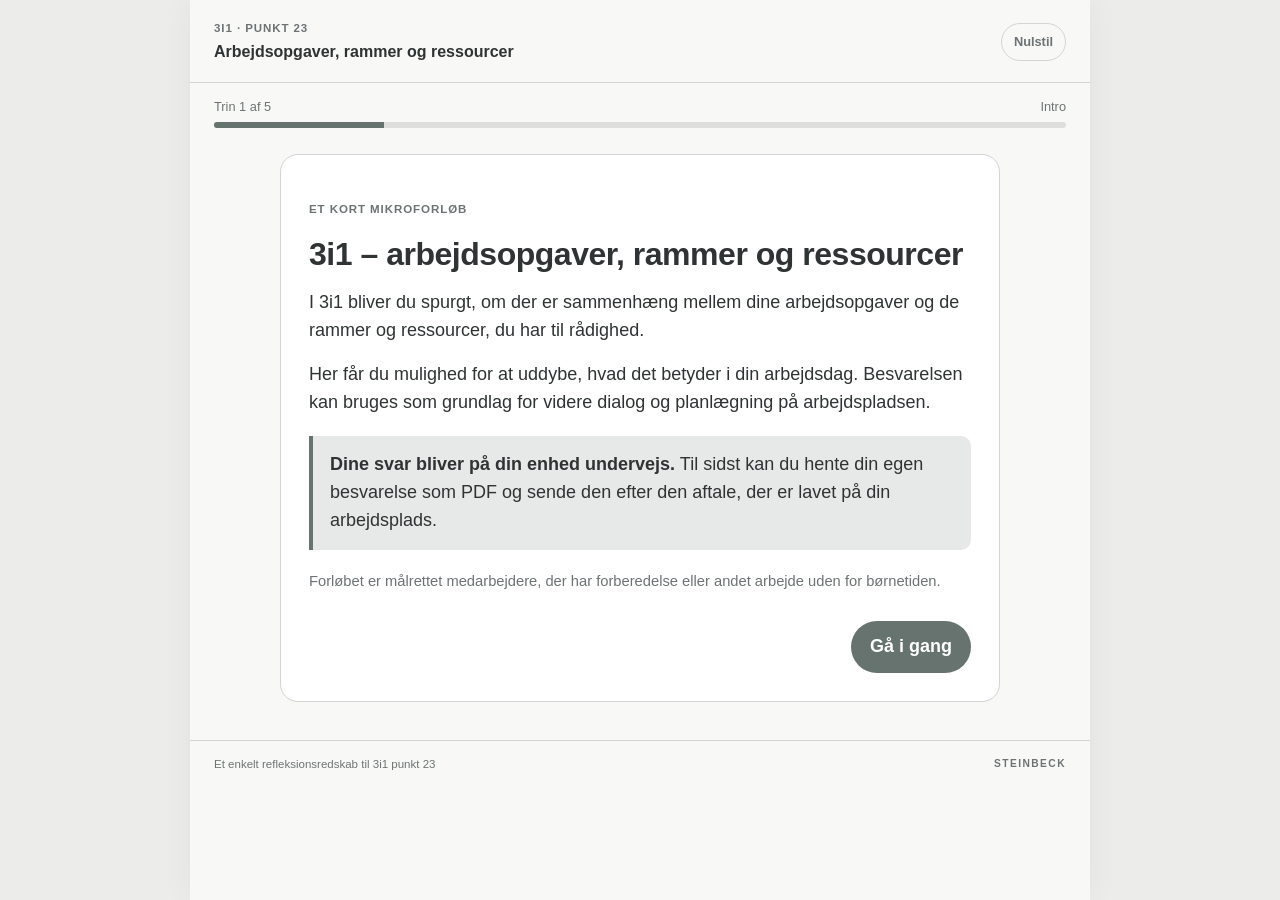
==== index.html @ 6c425fa1 "Add files via upload" ====
<!doctype html>
<html lang="da">
<head>
  <meta charset="utf-8">
  <meta name="viewport" content="width=device-width, initial-scale=1, viewport-fit=cover">
  <meta name="theme-color" content="#f2f2ef">
  <meta name="description" content="Et kort mikroforløb til refleksion over 3i1 punkt 23: arbejdsopgaver, rammer og ressourcer.">
  <title>3i1 – arbejdsopgaver, rammer og ressourcer</title>
  <link rel="stylesheet" href="styles.css">
</head>
<body>
  <div class="app-shell">
    <header class="topbar">
      <div>
        <div class="eyebrow">3i1 · punkt 23</div>
        <div class="top-title">Arbejdsopgaver, rammer og ressourcer</div>
      </div>
      <button id="resetTop" class="ghost small" type="button">Nulstil</button>
    </header>

    <div class="progress-wrap" aria-label="Fremdrift">
      <div class="progress-meta"><span id="stepLabel">Trin 1 af 5</span><span id="stepName">Intro</span></div>
      <div class="progress"><div id="progressBar"></div></div>
    </div>

    <main>
      <section class="step active" data-step="1">
        <div class="card intro-card">
          <p class="kicker">Et kort mikroforløb</p>
          <h1>3i1 – arbejdsopgaver, rammer og ressourcer</h1>
          <p>I 3i1 bliver du spurgt, om der er sammenhæng mellem dine arbejdsopgaver og de rammer og ressourcer, du har til rådighed.</p>
          <p>Her får du mulighed for at uddybe, hvad det betyder i din arbejdsdag. Besvarelsen kan bruges som grundlag for videre dialog og planlægning på arbejdspladsen.</p>
          <div class="note">
            <strong>Dine svar bliver på din enhed undervejs.</strong> Til sidst kan du hente din egen besvarelse som PDF og sende den efter den aftale, der er lavet på din arbejdsplads.
          </div>
          <p class="muted">Forløbet er målrettet medarbejdere, der har forberedelse eller andet arbejde uden for børnetiden.</p>
          <div class="actions end"><button class="primary next" type="button">Gå i gang</button></div>
        </div>
      </section>

      <section class="step" data-step="2">
        <div class="card">
          <p class="kicker">Mine arbejdsopgaver</p>
          <h2>Kan opgaverne rummes i arbejdsdagen?</h2>

          <fieldset class="field">
            <legend>1. Når du ser på dit arbejde samlet, oplever du, at dine arbejdsopgaver kan løses inden for den tid, de rammer og de ressourcer, du har til rådighed?</legend>
            <div class="options compact">
              <label><input type="radio" name="canSolve" value="Ja, i høj grad"> <span>Ja, i høj grad</span></label>
              <label><input type="radio" name="canSolve" value="For det meste"> <span>For det meste</span></label>
              <label><input type="radio" name="canSolve" value="Kun i nogen grad"> <span>Kun i nogen grad</span></label>
              <label><input type="radio" name="canSolve" value="I begrænset grad"> <span>I begrænset grad</span></label>
            </div>
          </fieldset>

          <div id="workFollowup" class="conditional hidden">
            <div class="field">
              <label for="difficultTasks">2. Hvilke arbejdsopgaver oplever du især som vanskelige at nå?</label>
              <textarea id="difficultTasks" rows="4" placeholder="Skriv kort og konkret"></textarea>
            </div>
            <div class="field">
              <label for="signs">3. Hvad lægger du mærke til i din arbejdsdag, som fortæller dig, at de er vanskelige at nå?</label>
              <textarea id="signs" rows="4" placeholder="Fx hvad der bliver udsat, flyttet eller kræver ekstra tid"></textarea>
            </div>
          </div>

          <div id="workSuccess" class="conditional hidden">
            <div class="field">
              <label for="whatWorks">2. Hvad er med til at få dine arbejdsopgaver, rammer og ressourcer til at hænge sammen?</label>
              <textarea id="whatWorks" rows="4" placeholder="Skriv kort og konkret"></textarea>
            </div>
          </div>

          <div class="actions"><button class="secondary prev" type="button">Tilbage</button><button class="primary next" type="button">Videre</button></div>
          <p class="error" id="error2"></p>
        </div>
      </section>

      <section class="step" data-step="3">
        <div class="card">
          <p class="kicker">Rammer og ressourcer</p>
          <h2>Hvad betyder ordene i din arbejdsdag?</h2>

          <div class="field">
            <label for="framesMeaning">4. Når du tænker på de rammer, du har til rådighed for at løse dit arbejde – hvad betyder “rammer” for dig?</label>
            <textarea id="framesMeaning" rows="3" placeholder="Skriv med dine egne ord"></textarea>
          </div>
          <div class="field">
            <label for="framesHelp">5. Hvad ved de rammer hjælper dig med at løse dine arbejdsopgaver?</label>
            <textarea id="framesHelp" rows="3"></textarea>
          </div>
          <div class="field">
            <label for="framesHard">6. Er der noget ved rammerne, som gør det vanskeligere at løse dine arbejdsopgaver?</label>
            <textarea id="framesHard" rows="3" placeholder="Hvis nej, kan du skrive: nej"></textarea>
          </div>
          <hr>
          <div class="field">
            <label for="resourcesMeaning">7. Når du tænker på de ressourcer, du har til rådighed for at løse dit arbejde – hvad betyder “ressourcer” for dig?</label>
            <textarea id="resourcesMeaning" rows="3" placeholder="Skriv med dine egne ord"></textarea>
          </div>
          <div class="field">
            <label for="resourcesHelp">8. Hvilke af de ressourcer, du har til rådighed, er særligt hjælpsomme i dit arbejde?</label>
            <textarea id="resourcesHelp" rows="3"></textarea>
          </div>
          <div class="field">
            <label for="resourcesNeed">9. Er der ressourcer, du oplever, at du mangler eller har brug for på en anden måde?</label>
            <textarea id="resourcesNeed" rows="3" placeholder="Hvis nej, kan du skrive: nej"></textarea>
          </div>
          <div class="field">
            <label for="resourcesEnable">Hvis ja: Hvad ville det gøre muligt for dig i arbejdet?</label>
            <textarea id="resourcesEnable" rows="3" placeholder="Spring over, hvis det ikke er relevant"></textarea>
          </div>

          <div class="actions"><button class="secondary prev" type="button">Tilbage</button><button class="primary next" type="button">Videre</button></div>
          <p class="error" id="error3"></p>
        </div>
      </section>

      <section class="step" data-step="4">
        <div class="card">
          <p class="kicker">Forberedelse og sammenhæng</p>
          <h2>Hvad fylder i din tid til forberedelse eller andet arbejde?</h2>
          <p>Vælg op til fem områder og prioritér dem. Sæt <strong>1</strong> ved det, der fylder mest, <strong>2</strong> ved det næste osv.</p>

          <div id="ranking" class="ranking"></div>
          <p class="hint">Du behøver ikke vælge fem. Brug hvert tal højst én gang.</p>

          <fieldset class="field">
            <legend>10. Oplever du, at den tid, du normalt har til rådighed til disse opgaver, passer til det, du skal nå?</legend>
            <div class="options compact">
              <label><input type="radio" name="prepFit" value="Ja"> <span>Ja</span></label>
              <label><input type="radio" name="prepFit" value="For det meste"> <span>For det meste</span></label>
              <label><input type="radio" name="prepFit" value="Kun delvist"> <span>Kun delvist</span></label>
              <label><input type="radio" name="prepFit" value="Nej"> <span>Nej</span></label>
            </div>
          </fieldset>

          <div id="prepFollowup" class="conditional hidden field">
            <label for="prepMismatch">11. Hvad er det især, der ikke passer sammen?</label>
            <textarea id="prepMismatch" rows="3"></textarea>
          </div>

          <div class="field">
            <label for="goodCoherence">12. Hvor oplever du, at dine arbejdsopgaver, rammer og ressourcer allerede hænger godt sammen?</label>
            <textarea id="goodCoherence" rows="3"></textarea>
          </div>
          <div class="field">
            <label for="oneChange">13. Hvis én ting kunne skabe bedre sammenhæng mellem dine arbejdsopgaver, rammer og ressourcer, hvad ville være vigtigst?</label>
            <textarea id="oneChange" rows="3"></textarea>
          </div>
          <div class="field">
            <label for="leaderTalk">14. Er der noget i dine svar, som du tænker vil være vigtigt at tale videre med din leder om?</label>
            <textarea id="leaderTalk" rows="3" placeholder="Hvis nej, kan du skrive: nej"></textarea>
          </div>

          <div class="actions"><button class="secondary prev" type="button">Tilbage</button><button class="primary next" type="button">Se min besvarelse</button></div>
          <p class="error" id="error4"></p>
        </div>
      </section>

      <section class="step" data-step="5">
        <div class="card">
          <p class="kicker">Din besvarelse</p>
          <h2>Læs igennem før du gemmer</h2>
          <p>Her kan du se det, der kommer med i din PDF. Gå tilbage og ret, hvis noget ikke siger det, du mener.</p>

          <div class="field name-field">
            <label for="employeeName">Dit navn</label>
            <input id="employeeName" type="text" autocomplete="name" placeholder="Navn til PDF'en">
          </div>

          <div id="summary" class="summary"></div>

          <div class="privacy-note">
            <strong>Når du henter PDF'en:</strong> PDF'en dannes direkte i din browser. Der sendes ikke svar fra denne side til en database eller en AI-tjeneste.
          </div>

          <div class="actions wrap">
            <button class="secondary prev" type="button">Ret mine svar</button>
            <button id="downloadPdf" class="primary" type="button">Hent min PDF</button>
            <button id="clearAfter" class="ghost" type="button">Slet mine lokale svar</button>
          </div>
          <p class="error" id="error5"></p>
          <p id="downloadStatus" class="success"></p>
        </div>
      </section>
    </main>

    <footer>
      <span>Et enkelt refleksionsredskab til 3i1 punkt 23</span>
      <span class="brand-mini">Steinbeck</span>
    </footer>
  </div>

  <script src="app.js"></script>
</body>
</html>
---- styles.css ----
:root{
  --bg:#ececea;
  --paper:#f8f8f6;
  --panel:#ffffff;
  --ink:#2f3334;
  --muted:#6d7374;
  --line:#d2d5d3;
  --accent:#66736e;
  --accent-soft:#e6e9e7;
  --danger:#8a443b;
  --success:#466457;
}
*{box-sizing:border-box}
html{background:var(--bg)}
body{margin:0;font-family:Arial,Helvetica,sans-serif;background:var(--bg);color:var(--ink);font-size:18px;line-height:1.55}
button,input,textarea,select{font:inherit}
.app-shell{max-width:900px;min-height:100vh;margin:0 auto;background:var(--paper);box-shadow:0 0 30px rgba(0,0,0,.05)}
.topbar{display:flex;align-items:center;justify-content:space-between;gap:18px;padding:20px 24px 17px;border-bottom:1px solid var(--line);background:rgba(248,248,246,.96);position:sticky;top:0;z-index:10;backdrop-filter:blur(8px)}
.eyebrow,.kicker{text-transform:uppercase;letter-spacing:.08em;font-size:.72rem;font-weight:700;color:var(--muted)}
.top-title{font-size:1rem;font-weight:700;margin-top:2px}
.progress-wrap{padding:14px 24px 0}
.progress-meta{display:flex;justify-content:space-between;color:var(--muted);font-size:.8rem;margin-bottom:6px}
.progress{height:6px;background:#dedfdd;border-radius:99px;overflow:hidden}
.progress>div{height:100%;width:20%;background:var(--accent);transition:width .2s ease}
main{padding:26px 22px 38px}
.step{display:none}.step.active{display:block}
.card{max-width:720px;margin:0 auto;background:var(--panel);border:1px solid var(--line);border-radius:18px;padding:28px}
.intro-card{padding-top:34px}
h1,h2{line-height:1.2;margin:.4rem 0 1rem;font-weight:700;letter-spacing:-.015em}h1{font-size:2rem}h2{font-size:1.65rem}
p{margin:.7rem 0 1rem}.muted,.hint{color:var(--muted);font-size:.92rem}
.note,.privacy-note{background:var(--accent-soft);border-left:4px solid var(--accent);padding:15px 17px;border-radius:0 10px 10px 0;margin:20px 0}
.field{margin:24px 0}.field label,legend{font-weight:700;display:block;margin-bottom:9px}fieldset{border:0;padding:0;margin:0}
textarea,input[type=text]{width:100%;border:1px solid #bfc3c1;border-radius:10px;padding:13px 14px;background:#fff;color:var(--ink);outline:none}textarea{min-height:100px;resize:vertical}textarea:focus,input[type=text]:focus,select:focus{border-color:var(--accent);box-shadow:0 0 0 3px rgba(102,115,110,.12)}
.options{display:grid;gap:10px}.options label{display:flex;gap:11px;align-items:flex-start;padding:13px 14px;border:1px solid var(--line);border-radius:10px;background:#fafafa;cursor:pointer}.options input{width:20px;height:20px;margin-top:2px;accent-color:var(--accent)}
.conditional{border-top:1px solid var(--line);margin-top:22px;padding-top:4px}.hidden{display:none!important}
.actions{display:flex;justify-content:space-between;gap:12px;margin-top:28px}.actions.end{justify-content:flex-end}.actions.wrap{flex-wrap:wrap}
button{border:0;border-radius:999px;padding:12px 19px;min-height:48px;font-weight:700;cursor:pointer}.primary{background:var(--accent);color:#fff}.secondary{background:var(--accent-soft);color:var(--ink)}.ghost{background:transparent;border:1px solid var(--line);color:var(--muted)}.small{min-height:auto;padding:8px 12px;font-size:.8rem}
.error{min-height:1.2em;color:var(--danger);font-weight:700;font-size:.9rem}.success{color:var(--success);font-weight:700}
hr{border:0;border-top:1px solid var(--line);margin:30px 0}
.ranking{display:grid;gap:10px;margin:18px 0}.rank-row{display:grid;grid-template-columns:1fr 92px;gap:12px;align-items:center;padding:12px 13px;background:#fafafa;border:1px solid var(--line);border-radius:10px}.rank-row label{font-weight:600}.rank-row select{width:100%;border:1px solid #bfc3c1;border-radius:9px;padding:10px;background:#fff}
.other-wrap{margin-top:8px}.other-wrap input{width:100%}
.summary{border-top:1px solid var(--line);margin-top:20px}.summary-section{padding:18px 0;border-bottom:1px solid var(--line)}.summary-section h3{font-size:1rem;margin:0 0 8px}.summary-section p{white-space:pre-wrap;margin:.35rem 0}.summary-label{font-size:.78rem;text-transform:uppercase;letter-spacing:.06em;color:var(--muted);font-weight:700;margin-top:10px}
footer{padding:15px 24px;border-top:1px solid var(--line);display:flex;justify-content:space-between;gap:14px;color:var(--muted);font-size:.72rem}.brand-mini{text-transform:uppercase;letter-spacing:.14em;font-weight:700;font-size:.64rem}
@media(max-width:650px){body{font-size:17px}.topbar{padding:16px}.top-title{font-size:.92rem}.progress-wrap{padding:12px 16px 0}main{padding:20px 12px 30px}.card{padding:22px 17px;border-radius:14px}h1{font-size:1.65rem}h2{font-size:1.4rem}.actions button{flex:1}.rank-row{grid-template-columns:1fr 80px;padding:11px}.small{display:none}footer{padding:14px 16px}}
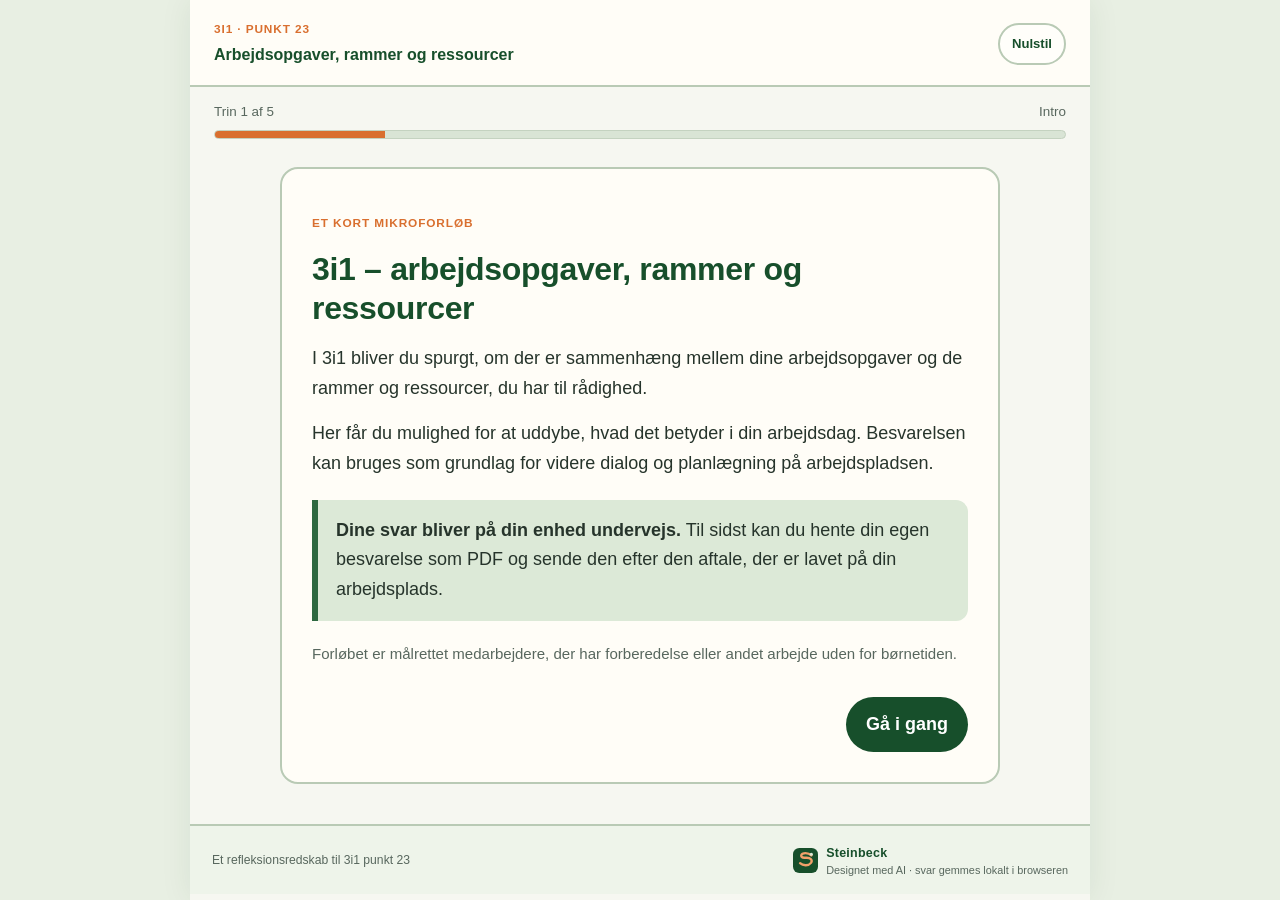
==== commit 9b8cabc4: "Add files via upload" ====
--- a/index.html
+++ b/index.html
@@ -3,7 +3,7 @@
 <head>
   <meta charset="utf-8">
   <meta name="viewport" content="width=device-width, initial-scale=1, viewport-fit=cover">
-  <meta name="theme-color" content="#f2f2ef">
+  <meta name="theme-color" content="#e9f0e5">
   <meta name="description" content="Et kort mikroforløb til refleksion over 3i1 punkt 23: arbejdsopgaver, rammer og ressourcer.">
   <title>3i1 – arbejdsopgaver, rammer og ressourcer</title>
   <link rel="stylesheet" href="styles.css">
@@ -93,7 +93,9 @@
             <label for="framesHard">6. Er der noget ved rammerne, som gør det vanskeligere at løse dine arbejdsopgaver?</label>
             <textarea id="framesHard" rows="3" placeholder="Hvis nej, kan du skrive: nej"></textarea>
           </div>
-          <hr>
+
+          <div class="section-divider" aria-hidden="true"></div>
+
           <div class="field">
             <label for="resourcesMeaning">7. Når du tænker på de ressourcer, du har til rådighed for at løse dit arbejde – hvad betyder “ressourcer” for dig?</label>
             <textarea id="resourcesMeaning" rows="3" placeholder="Skriv med dine egne ord"></textarea>
@@ -187,8 +189,11 @@
     </main>
 
     <footer>
-      <span>Et enkelt refleksionsredskab til 3i1 punkt 23</span>
-      <span class="brand-mini">Steinbeck</span>
+      <span class="footer-purpose">Et refleksionsredskab til 3i1 punkt 23</span>
+      <span class="brand-lockup" aria-label="Designet af Steinbeck. AI-genereret mobilprototype.">
+        <img src="steinbeck-mark.svg" alt="" class="brand-mark">
+        <span><strong>Steinbeck</strong><small>Designet med AI · svar gemmes lokalt i browseren</small></span>
+      </span>
     </footer>
   </div>
 
--- a/styles.css
+++ b/styles.css
@@ -1,44 +1,156 @@
 :root{
-  --bg:#ececea;
-  --paper:#f8f8f6;
-  --panel:#ffffff;
-  --ink:#2f3334;
-  --muted:#6d7374;
-  --line:#d2d5d3;
-  --accent:#66736e;
-  --accent-soft:#e6e9e7;
-  --danger:#8a443b;
-  --success:#466457;
+  --bg:#e8efe3;
+  --paper:#f6f7f1;
+  --panel:#fffdf7;
+  --ink:#183a26;
+  --text:#26342b;
+  --muted:#58675e;
+  --line:#b9cab5;
+  --green:#174f2b;
+  --green-2:#2d6840;
+  --green-soft:#dce9d7;
+  --orange:#d96f2f;
+  --orange-soft:#f7e4d5;
+  --danger:#8a351e;
+  --success:#245b36;
 }
 *{box-sizing:border-box}
 html{background:var(--bg)}
-body{margin:0;font-family:Arial,Helvetica,sans-serif;background:var(--bg);color:var(--ink);font-size:18px;line-height:1.55}
+body{
+  margin:0;
+  font-family:Arial,Helvetica,sans-serif;
+  background:var(--bg);
+  color:var(--text);
+  font-size:18px;
+  line-height:1.65;
+}
 button,input,textarea,select{font:inherit}
-.app-shell{max-width:900px;min-height:100vh;margin:0 auto;background:var(--paper);box-shadow:0 0 30px rgba(0,0,0,.05)}
-.topbar{display:flex;align-items:center;justify-content:space-between;gap:18px;padding:20px 24px 17px;border-bottom:1px solid var(--line);background:rgba(248,248,246,.96);position:sticky;top:0;z-index:10;backdrop-filter:blur(8px)}
-.eyebrow,.kicker{text-transform:uppercase;letter-spacing:.08em;font-size:.72rem;font-weight:700;color:var(--muted)}
-.top-title{font-size:1rem;font-weight:700;margin-top:2px}
+.app-shell{
+  max-width:900px;
+  min-height:100vh;
+  margin:0 auto;
+  background:var(--paper);
+  box-shadow:0 0 30px rgba(24,58,38,.08);
+}
+.topbar{
+  display:flex;
+  align-items:center;
+  justify-content:space-between;
+  gap:18px;
+  padding:20px 24px 17px;
+  border-bottom:2px solid var(--line);
+  background:rgba(255,253,247,.97);
+  position:sticky;
+  top:0;
+  z-index:10;
+}
+.eyebrow,.kicker{
+  text-transform:uppercase;
+  letter-spacing:.075em;
+  font-size:.74rem;
+  font-weight:800;
+  color:var(--orange);
+}
+.top-title{font-size:1rem;font-weight:800;margin-top:2px;color:var(--green)}
 .progress-wrap{padding:14px 24px 0}
-.progress-meta{display:flex;justify-content:space-between;color:var(--muted);font-size:.8rem;margin-bottom:6px}
-.progress{height:6px;background:#dedfdd;border-radius:99px;overflow:hidden}
-.progress>div{height:100%;width:20%;background:var(--accent);transition:width .2s ease}
-main{padding:26px 22px 38px}
+.progress-meta{display:flex;justify-content:space-between;color:var(--muted);font-size:.84rem;margin-bottom:7px}
+.progress{height:9px;background:#d9e4d5;border-radius:99px;overflow:hidden;border:1px solid #c4d2c0}
+.progress>div{height:100%;width:20%;background:var(--orange);transition:width .2s ease}
+main{padding:28px 22px 40px}
 .step{display:none}.step.active{display:block}
-.card{max-width:720px;margin:0 auto;background:var(--panel);border:1px solid var(--line);border-radius:18px;padding:28px}
+.card{
+  max-width:720px;
+  margin:0 auto;
+  background:var(--panel);
+  border:2px solid var(--line);
+  border-radius:18px;
+  padding:30px;
+}
 .intro-card{padding-top:34px}
-h1,h2{line-height:1.2;margin:.4rem 0 1rem;font-weight:700;letter-spacing:-.015em}h1{font-size:2rem}h2{font-size:1.65rem}
-p{margin:.7rem 0 1rem}.muted,.hint{color:var(--muted);font-size:.92rem}
-.note,.privacy-note{background:var(--accent-soft);border-left:4px solid var(--accent);padding:15px 17px;border-radius:0 10px 10px 0;margin:20px 0}
-.field{margin:24px 0}.field label,legend{font-weight:700;display:block;margin-bottom:9px}fieldset{border:0;padding:0;margin:0}
-textarea,input[type=text]{width:100%;border:1px solid #bfc3c1;border-radius:10px;padding:13px 14px;background:#fff;color:var(--ink);outline:none}textarea{min-height:100px;resize:vertical}textarea:focus,input[type=text]:focus,select:focus{border-color:var(--accent);box-shadow:0 0 0 3px rgba(102,115,110,.12)}
-.options{display:grid;gap:10px}.options label{display:flex;gap:11px;align-items:flex-start;padding:13px 14px;border:1px solid var(--line);border-radius:10px;background:#fafafa;cursor:pointer}.options input{width:20px;height:20px;margin-top:2px;accent-color:var(--accent)}
-.conditional{border-top:1px solid var(--line);margin-top:22px;padding-top:4px}.hidden{display:none!important}
-.actions{display:flex;justify-content:space-between;gap:12px;margin-top:28px}.actions.end{justify-content:flex-end}.actions.wrap{flex-wrap:wrap}
-button{border:0;border-radius:999px;padding:12px 19px;min-height:48px;font-weight:700;cursor:pointer}.primary{background:var(--accent);color:#fff}.secondary{background:var(--accent-soft);color:var(--ink)}.ghost{background:transparent;border:1px solid var(--line);color:var(--muted)}.small{min-height:auto;padding:8px 12px;font-size:.8rem}
-.error{min-height:1.2em;color:var(--danger);font-weight:700;font-size:.9rem}.success{color:var(--success);font-weight:700}
-hr{border:0;border-top:1px solid var(--line);margin:30px 0}
-.ranking{display:grid;gap:10px;margin:18px 0}.rank-row{display:grid;grid-template-columns:1fr 92px;gap:12px;align-items:center;padding:12px 13px;background:#fafafa;border:1px solid var(--line);border-radius:10px}.rank-row label{font-weight:600}.rank-row select{width:100%;border:1px solid #bfc3c1;border-radius:9px;padding:10px;background:#fff}
-.other-wrap{margin-top:8px}.other-wrap input{width:100%}
-.summary{border-top:1px solid var(--line);margin-top:20px}.summary-section{padding:18px 0;border-bottom:1px solid var(--line)}.summary-section h3{font-size:1rem;margin:0 0 8px}.summary-section p{white-space:pre-wrap;margin:.35rem 0}.summary-label{font-size:.78rem;text-transform:uppercase;letter-spacing:.06em;color:var(--muted);font-weight:700;margin-top:10px}
-footer{padding:15px 24px;border-top:1px solid var(--line);display:flex;justify-content:space-between;gap:14px;color:var(--muted);font-size:.72rem}.brand-mini{text-transform:uppercase;letter-spacing:.14em;font-weight:700;font-size:.64rem}
-@media(max-width:650px){body{font-size:17px}.topbar{padding:16px}.top-title{font-size:.92rem}.progress-wrap{padding:12px 16px 0}main{padding:20px 12px 30px}.card{padding:22px 17px;border-radius:14px}h1{font-size:1.65rem}h2{font-size:1.4rem}.actions button{flex:1}.rank-row{grid-template-columns:1fr 80px;padding:11px}.small{display:none}footer{padding:14px 16px}}
+h1,h2{line-height:1.22;margin:.4rem 0 1rem;font-weight:800;letter-spacing:-.01em;color:var(--green)}
+h1{font-size:2rem}h2{font-size:1.65rem}
+p{margin:.7rem 0 1rem}
+.muted,.hint{color:var(--muted);font-size:.94rem}
+.note,.privacy-note{
+  background:var(--green-soft);
+  border-left:6px solid var(--green-2);
+  padding:16px 18px;
+  border-radius:0 12px 12px 0;
+  margin:21px 0;
+}
+.field{margin:25px 0}
+.field label,legend{font-weight:800;display:block;margin-bottom:10px;color:var(--ink)}
+fieldset{border:0;padding:0;margin:0}
+textarea,input[type=text],select{
+  width:100%;
+  border:2px solid #9db298;
+  border-radius:11px;
+  padding:14px 15px;
+  background:#fffefa;
+  color:var(--text);
+  outline:none;
+}
+textarea{min-height:104px;resize:vertical}
+textarea:focus,input[type=text]:focus,select:focus{
+  border-color:var(--orange);
+  box-shadow:0 0 0 4px rgba(217,111,47,.16);
+}
+.options{display:grid;gap:11px}
+.options label{
+  display:flex;
+  gap:12px;
+  align-items:flex-start;
+  padding:14px 15px;
+  border:2px solid var(--line);
+  border-radius:12px;
+  background:#f4f8f1;
+  cursor:pointer;
+  color:var(--text);
+}
+.options label:hover{border-color:#8fa98b;background:#eef5eb}
+.options input{width:21px;height:21px;margin-top:2px;accent-color:var(--green)}
+.conditional{border-top:2px solid var(--line);margin-top:24px;padding-top:5px}.hidden{display:none!important}
+.section-divider{height:2px;background:var(--line);margin:30px 0}
+.actions{display:flex;justify-content:space-between;gap:12px;margin-top:30px}.actions.end{justify-content:flex-end}.actions.wrap{flex-wrap:wrap}
+button{border:0;border-radius:999px;padding:13px 20px;min-height:50px;font-weight:800;cursor:pointer}
+.primary{background:var(--green);color:#fff}.primary:hover{background:#103e20}
+.secondary{background:var(--orange-soft);color:#6d3517;border:1px solid #edc5a8}
+.ghost{background:#fffefa;border:2px solid var(--line);color:var(--green)}
+.small{min-height:auto;padding:8px 12px;font-size:.82rem}
+.error{min-height:1.2em;color:var(--danger);font-weight:800;font-size:.92rem}.success{color:var(--success);font-weight:800}
+.ranking{display:grid;gap:10px;margin:20px 0}
+.rank-row{display:grid;grid-template-columns:1fr 90px;gap:14px;align-items:center;padding:13px 14px;background:#f2f7ef;border:2px solid var(--line);border-radius:12px}
+.rank-row label{font-weight:700;color:var(--text)}
+.rank-row select{min-width:72px;padding:10px 8px}
+.other-wrap{margin-top:8px}
+.summary{margin-top:24px}
+.summary-section{background:#f7f8f2;border:2px solid var(--line);border-radius:14px;padding:18px;margin-bottom:15px}
+.summary-section h3{margin:0 0 13px;color:var(--green);font-size:1.16rem;border-bottom:3px solid var(--orange-soft);padding-bottom:7px}
+.summary-label{font-size:.86rem;text-transform:uppercase;letter-spacing:.045em;font-weight:800;color:var(--green-2);margin-top:14px}
+.summary p{white-space:pre-wrap;margin:.35rem 0 1rem}
+.summary ol{margin:.55rem 0 1rem;padding-left:1.4rem}
+.name-field{background:var(--orange-soft);border-radius:12px;padding:16px 17px}
+footer{
+  padding:17px 22px;
+  border-top:2px solid var(--line);
+  background:#eef4ea;
+  display:flex;
+  justify-content:space-between;
+  gap:18px;
+  align-items:center;
+  color:var(--muted);
+  font-size:.76rem;
+}
+.footer-purpose{max-width:46%}
+.brand-lockup{display:flex;align-items:center;gap:8px;text-align:left;color:var(--muted)}
+.brand-mark{width:25px;height:25px;display:block;flex:0 0 auto}
+.brand-lockup strong{display:block;color:var(--green);font-size:.78rem;letter-spacing:.02em}
+.brand-lockup small{display:block;font-size:.68rem;line-height:1.25}
+@media(max-width:650px){
+  body{font-size:17px;line-height:1.6}
+  .topbar{padding:16px 17px}.progress-wrap{padding:13px 17px 0}main{padding:22px 13px 32px}
+  .card{padding:23px 17px;border-radius:14px}h1{font-size:1.65rem}h2{font-size:1.42rem}
+  .actions button{flex:1}.rank-row{grid-template-columns:1fr 78px;padding:11px}.small{display:none}
+  footer{padding:14px 16px;align-items:flex-start;flex-direction:column}.footer-purpose{max-width:none}.brand-lockup{align-self:flex-end}
+}
+@media(prefers-reduced-motion:reduce){*{scroll-behavior:auto!important;transition:none!important}}
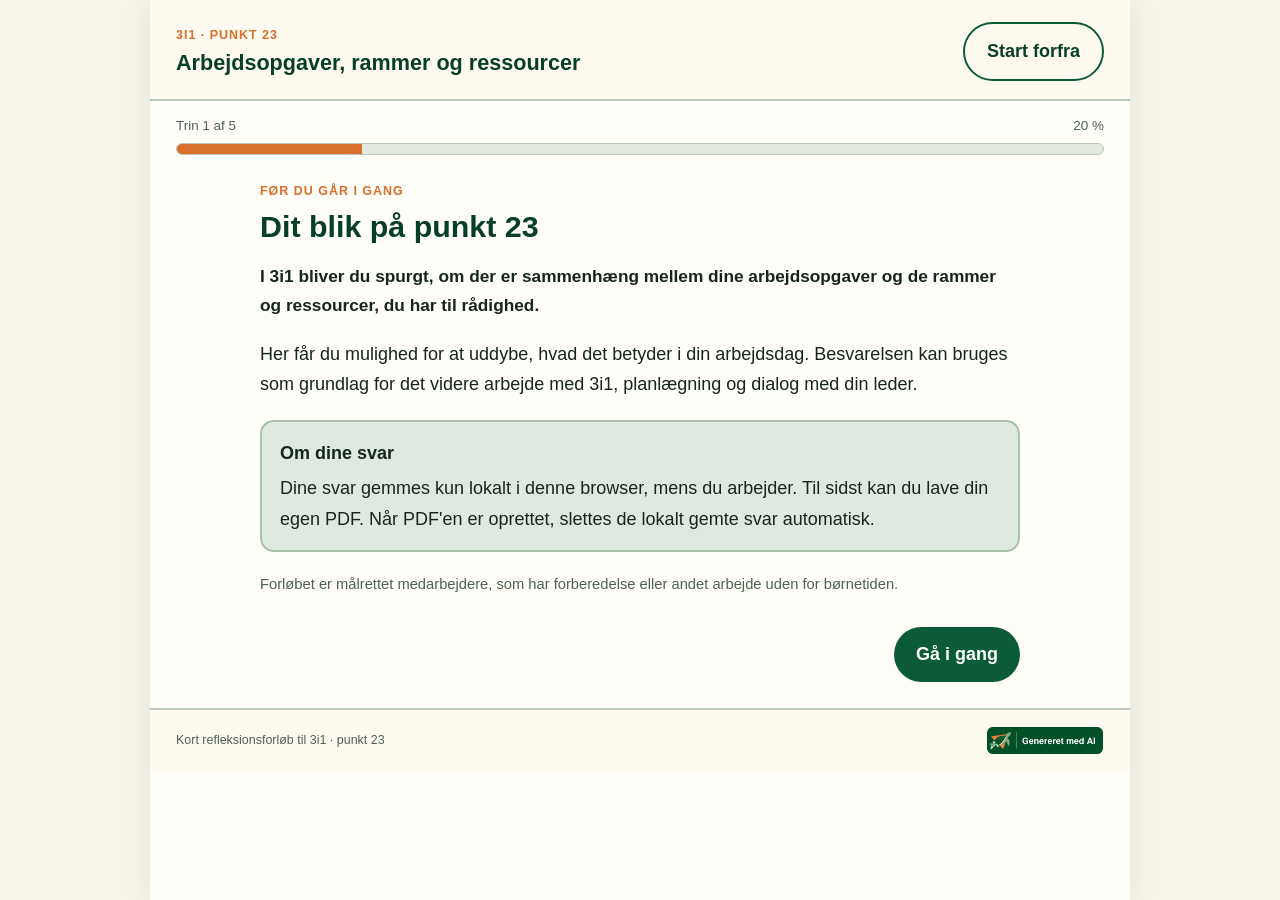
==== commit 4cf01ee0: "Add files via upload" ====
--- a/index.html
+++ b/index.html
@@ -3,197 +3,203 @@
 <head>
   <meta charset="utf-8">
   <meta name="viewport" content="width=device-width, initial-scale=1, viewport-fit=cover">
-  <meta name="theme-color" content="#e9f0e5">
-  <meta name="description" content="Et kort mikroforløb til refleksion over 3i1 punkt 23: arbejdsopgaver, rammer og ressourcer.">
+  <meta name="theme-color" content="#f6f3e8">
   <title>3i1 – arbejdsopgaver, rammer og ressourcer</title>
+  <meta name="description" content="Et kort refleksionsforløb til uddybning af 3i1-punktet om arbejdsopgaver, rammer og ressourcer.">
   <link rel="stylesheet" href="styles.css">
 </head>
 <body>
   <div class="app-shell">
     <header class="topbar">
       <div>
-        <div class="eyebrow">3i1 · punkt 23</div>
-        <div class="top-title">Arbejdsopgaver, rammer og ressourcer</div>
+        <p class="eyebrow">3i1 · punkt 23</p>
+        <h1>Arbejdsopgaver, rammer og ressourcer</h1>
       </div>
-      <button id="resetTop" class="ghost small" type="button">Nulstil</button>
+      <button type="button" class="ghost-btn" id="resetTop">Start forfra</button>
     </header>
 
     <div class="progress-wrap" aria-label="Fremdrift">
-      <div class="progress-meta"><span id="stepLabel">Trin 1 af 5</span><span id="stepName">Intro</span></div>
-      <div class="progress"><div id="progressBar"></div></div>
+      <div class="progress-meta"><span id="progressLabel">Trin 1 af 5</span><span id="progressPercent">20 %</span></div>
+      <div class="progress-track"><div id="progressBar" class="progress-bar"></div></div>
     </div>
 
     <main>
-      <section class="step active" data-step="1">
-        <div class="card intro-card">
-          <p class="kicker">Et kort mikroforløb</p>
-          <h1>3i1 – arbejdsopgaver, rammer og ressourcer</h1>
-          <p>I 3i1 bliver du spurgt, om der er sammenhæng mellem dine arbejdsopgaver og de rammer og ressourcer, du har til rådighed.</p>
-          <p>Her får du mulighed for at uddybe, hvad det betyder i din arbejdsdag. Besvarelsen kan bruges som grundlag for videre dialog og planlægning på arbejdspladsen.</p>
-          <div class="note">
-            <strong>Dine svar bliver på din enhed undervejs.</strong> Til sidst kan du hente din egen besvarelse som PDF og sende den efter den aftale, der er lavet på din arbejdsplads.
-          </div>
-          <p class="muted">Forløbet er målrettet medarbejdere, der har forberedelse eller andet arbejde uden for børnetiden.</p>
-          <div class="actions end"><button class="primary next" type="button">Gå i gang</button></div>
-        </div>
-      </section>
-
-      <section class="step" data-step="2">
-        <div class="card">
-          <p class="kicker">Mine arbejdsopgaver</p>
-          <h2>Kan opgaverne rummes i arbejdsdagen?</h2>
-
-          <fieldset class="field">
-            <legend>1. Når du ser på dit arbejde samlet, oplever du, at dine arbejdsopgaver kan løses inden for den tid, de rammer og de ressourcer, du har til rådighed?</legend>
-            <div class="options compact">
-              <label><input type="radio" name="canSolve" value="Ja, i høj grad"> <span>Ja, i høj grad</span></label>
-              <label><input type="radio" name="canSolve" value="For det meste"> <span>For det meste</span></label>
-              <label><input type="radio" name="canSolve" value="Kun i nogen grad"> <span>Kun i nogen grad</span></label>
-              <label><input type="radio" name="canSolve" value="I begrænset grad"> <span>I begrænset grad</span></label>
-            </div>
-          </fieldset>
-
-          <div id="workFollowup" class="conditional hidden">
-            <div class="field">
-              <label for="difficultTasks">2. Hvilke arbejdsopgaver oplever du især som vanskelige at nå?</label>
-              <textarea id="difficultTasks" rows="4" placeholder="Skriv kort og konkret"></textarea>
-            </div>
-            <div class="field">
-              <label for="signs">3. Hvad lægger du mærke til i din arbejdsdag, som fortæller dig, at de er vanskelige at nå?</label>
-              <textarea id="signs" rows="4" placeholder="Fx hvad der bliver udsat, flyttet eller kræver ekstra tid"></textarea>
-            </div>
-          </div>
-
-          <div id="workSuccess" class="conditional hidden">
-            <div class="field">
-              <label for="whatWorks">2. Hvad er med til at få dine arbejdsopgaver, rammer og ressourcer til at hænge sammen?</label>
-              <textarea id="whatWorks" rows="4" placeholder="Skriv kort og konkret"></textarea>
-            </div>
-          </div>
-
-          <div class="actions"><button class="secondary prev" type="button">Tilbage</button><button class="primary next" type="button">Videre</button></div>
-          <p class="error" id="error2"></p>
-        </div>
-      </section>
-
-      <section class="step" data-step="3">
-        <div class="card">
+      <form id="microForm" novalidate>
+        <section class="step active" data-step="1">
+          <p class="kicker">Før du går i gang</p>
+          <h2>Dit blik på punkt 23</h2>
+          <p class="lead">I 3i1 bliver du spurgt, om der er sammenhæng mellem dine arbejdsopgaver og de rammer og ressourcer, du har til rådighed.</p>
+          <p>Her får du mulighed for at uddybe, hvad det betyder i din arbejdsdag. Besvarelsen kan bruges som grundlag for det videre arbejde med 3i1, planlægning og dialog med din leder.</p>
+          <div class="info-box">
+            <strong>Om dine svar</strong>
+            <p>Dine svar gemmes kun lokalt i denne browser, mens du arbejder. Til sidst kan du lave din egen PDF. Når PDF'en er oprettet, slettes de lokalt gemte svar automatisk.</p>
+          </div>
+          <p class="small-note">Forløbet er målrettet medarbejdere, som har forberedelse eller andet arbejde uden for børnetiden.</p>
+          <div class="actions end"><button class="primary-btn" type="button" data-next>Gå i gang</button></div>
+        </section>
+
+        <section class="step" data-step="2">
+          <p class="kicker">Arbejdsopgaver</p>
+          <h2>Kan opgaverne rummes?</h2>
+
+          <fieldset class="field-block" data-required="radio" data-name="overallFit">
+            <legend>Når du ser på dit arbejde samlet, oplever du, at dine arbejdsopgaver kan løses inden for den tid, de rammer og de ressourcer, du har til rådighed?</legend>
+            <div class="option-grid">
+              <label class="choice"><input type="radio" name="overallFit" value="Ja, i høj grad"><span>Ja, i høj grad</span></label>
+              <label class="choice"><input type="radio" name="overallFit" value="For det meste"><span>For det meste</span></label>
+              <label class="choice"><input type="radio" name="overallFit" value="Kun i nogen grad"><span>Kun i nogen grad</span></label>
+              <label class="choice"><input type="radio" name="overallFit" value="I begrænset grad"><span>I begrænset grad</span></label>
+            </div>
+          </fieldset>
+
+          <div id="highFitBranch" class="conditional hidden">
+            <label class="field-label" for="fitHelps">Hvad er især med til at skabe den gode sammenhæng?</label>
+            <textarea id="fitHelps" data-save placeholder="Skriv kort det, du lægger mærke til i din arbejdsdag."></textarea>
+          </div>
+
+          <div id="otherFitBranch" class="conditional hidden">
+            <label class="field-label" for="fitThoughts">Hvad tænker du især på, når du svarer sådan?</label>
+            <textarea id="fitThoughts" data-save placeholder="Skriv kort det, der er vigtigt for dit svar."></textarea>
+
+            <fieldset class="field-block" data-name="hardTasks">
+              <legend>Er der arbejdsopgaver, som du oplever er vanskelige at nå?</legend>
+              <div class="yesno">
+                <label class="choice"><input type="radio" name="hardTasks" value="Ja"><span>Ja</span></label>
+                <label class="choice"><input type="radio" name="hardTasks" value="Nej"><span>Nej</span></label>
+              </div>
+            </fieldset>
+
+            <div id="hardTasksBranch" class="conditional hidden">
+              <label class="field-label" for="hardTasksWhich">Hvilke arbejdsopgaver drejer det sig om?</label>
+              <textarea id="hardTasksWhich" data-save placeholder="Beskriv opgaverne med dine egne ord."></textarea>
+              <label class="field-label" for="hardTasksSigns">Hvad lægger du mærke til i din arbejdsdag, som fortæller dig, at de er vanskelige at nå?</label>
+              <textarea id="hardTasksSigns" data-save placeholder="Beskriv det, du konkret ser, gør eller oplever sker."></textarea>
+            </div>
+          </div>
+
+          <p class="form-error" id="error2" aria-live="polite"></p>
+          <div class="actions"><button class="secondary-btn" type="button" data-prev>Tilbage</button><button class="primary-btn" type="button" data-next>Videre</button></div>
+        </section>
+
+        <section class="step" data-step="3">
           <p class="kicker">Rammer og ressourcer</p>
           <h2>Hvad betyder ordene i din arbejdsdag?</h2>
-
-          <div class="field">
-            <label for="framesMeaning">4. Når du tænker på de rammer, du har til rådighed for at løse dit arbejde – hvad betyder “rammer” for dig?</label>
-            <textarea id="framesMeaning" rows="3" placeholder="Skriv med dine egne ord"></textarea>
-          </div>
-          <div class="field">
-            <label for="framesHelp">5. Hvad ved de rammer hjælper dig med at løse dine arbejdsopgaver?</label>
-            <textarea id="framesHelp" rows="3"></textarea>
-          </div>
-          <div class="field">
-            <label for="framesHard">6. Er der noget ved rammerne, som gør det vanskeligere at løse dine arbejdsopgaver?</label>
-            <textarea id="framesHard" rows="3" placeholder="Hvis nej, kan du skrive: nej"></textarea>
-          </div>
-
-          <div class="section-divider" aria-hidden="true"></div>
-
-          <div class="field">
-            <label for="resourcesMeaning">7. Når du tænker på de ressourcer, du har til rådighed for at løse dit arbejde – hvad betyder “ressourcer” for dig?</label>
-            <textarea id="resourcesMeaning" rows="3" placeholder="Skriv med dine egne ord"></textarea>
-          </div>
-          <div class="field">
-            <label for="resourcesHelp">8. Hvilke af de ressourcer, du har til rådighed, er særligt hjælpsomme i dit arbejde?</label>
-            <textarea id="resourcesHelp" rows="3"></textarea>
-          </div>
-          <div class="field">
-            <label for="resourcesNeed">9. Er der ressourcer, du oplever, at du mangler eller har brug for på en anden måde?</label>
-            <textarea id="resourcesNeed" rows="3" placeholder="Hvis nej, kan du skrive: nej"></textarea>
-          </div>
-          <div class="field">
-            <label for="resourcesEnable">Hvis ja: Hvad ville det gøre muligt for dig i arbejdet?</label>
-            <textarea id="resourcesEnable" rows="3" placeholder="Spring over, hvis det ikke er relevant"></textarea>
-          </div>
-
-          <div class="actions"><button class="secondary prev" type="button">Tilbage</button><button class="primary next" type="button">Videre</button></div>
-          <p class="error" id="error3"></p>
-        </div>
-      </section>
-
-      <section class="step" data-step="4">
-        <div class="card">
-          <p class="kicker">Forberedelse og sammenhæng</p>
-          <h2>Hvad fylder i din tid til forberedelse eller andet arbejde?</h2>
-          <p>Vælg op til fem områder og prioritér dem. Sæt <strong>1</strong> ved det, der fylder mest, <strong>2</strong> ved det næste osv.</p>
-
-          <div id="ranking" class="ranking"></div>
-          <p class="hint">Du behøver ikke vælge fem. Brug hvert tal højst én gang.</p>
-
-          <fieldset class="field">
-            <legend>10. Oplever du, at den tid, du normalt har til rådighed til disse opgaver, passer til det, du skal nå?</legend>
-            <div class="options compact">
-              <label><input type="radio" name="prepFit" value="Ja"> <span>Ja</span></label>
-              <label><input type="radio" name="prepFit" value="For det meste"> <span>For det meste</span></label>
-              <label><input type="radio" name="prepFit" value="Kun delvist"> <span>Kun delvist</span></label>
-              <label><input type="radio" name="prepFit" value="Nej"> <span>Nej</span></label>
-            </div>
-          </fieldset>
-
-          <div id="prepFollowup" class="conditional hidden field">
-            <label for="prepMismatch">11. Hvad er det især, der ikke passer sammen?</label>
-            <textarea id="prepMismatch" rows="3"></textarea>
-          </div>
-
-          <div class="field">
-            <label for="goodCoherence">12. Hvor oplever du, at dine arbejdsopgaver, rammer og ressourcer allerede hænger godt sammen?</label>
-            <textarea id="goodCoherence" rows="3"></textarea>
-          </div>
-          <div class="field">
-            <label for="oneChange">13. Hvis én ting kunne skabe bedre sammenhæng mellem dine arbejdsopgaver, rammer og ressourcer, hvad ville være vigtigst?</label>
-            <textarea id="oneChange" rows="3"></textarea>
-          </div>
-          <div class="field">
-            <label for="leaderTalk">14. Er der noget i dine svar, som du tænker vil være vigtigt at tale videre med din leder om?</label>
-            <textarea id="leaderTalk" rows="3" placeholder="Hvis nej, kan du skrive: nej"></textarea>
-          </div>
-
-          <div class="actions"><button class="secondary prev" type="button">Tilbage</button><button class="primary next" type="button">Se min besvarelse</button></div>
-          <p class="error" id="error4"></p>
-        </div>
-      </section>
-
-      <section class="step" data-step="5">
-        <div class="card">
-          <p class="kicker">Din besvarelse</p>
-          <h2>Læs igennem før du gemmer</h2>
-          <p>Her kan du se det, der kommer med i din PDF. Gå tilbage og ret, hvis noget ikke siger det, du mener.</p>
-
-          <div class="field name-field">
-            <label for="employeeName">Dit navn</label>
-            <input id="employeeName" type="text" autocomplete="name" placeholder="Navn til PDF'en">
-          </div>
+          <p class="hint">Der er ikke lagt en bestemt definition ind her. Det er din forståelse, der er vigtig.</p>
+
+          <label class="field-label" for="framesMeaning">Når du tænker på de <strong>rammer</strong>, du har til rådighed for at løse dit arbejde – hvad betyder “rammer” for dig?</label>
+          <textarea id="framesMeaning" data-save placeholder="Skriv med dine egne ord."></textarea>
+
+          <label class="field-label" for="framesHelp">Hvad ved de rammer hjælper dig med at løse dine arbejdsopgaver?</label>
+          <textarea id="framesHelp" data-save placeholder="Skriv gerne kort og konkret."></textarea>
+
+          <label class="field-label" for="framesHard">Er der noget ved rammerne, som gør det vanskeligere at løse dine arbejdsopgaver?</label>
+          <textarea id="framesHard" data-save placeholder="Hvis nej, kan du skrive nej."></textarea>
+
+          <div class="divider"></div>
+
+          <label class="field-label" for="resourcesMeaning">Når du tænker på de <strong>ressourcer</strong>, du har til rådighed for at løse dit arbejde – hvad betyder “ressourcer” for dig?</label>
+          <textarea id="resourcesMeaning" data-save placeholder="Skriv med dine egne ord."></textarea>
+
+          <label class="field-label" for="resourcesHelp">Hvilke af de ressourcer, du har til rådighed, er særligt hjælpsomme i dit arbejde?</label>
+          <textarea id="resourcesHelp" data-save placeholder="Skriv gerne kort og konkret."></textarea>
+
+          <fieldset class="field-block" data-name="resourcesMissing">
+            <legend>Er der ressourcer, du oplever, at du mangler eller har brug for på en anden måde?</legend>
+            <div class="yesno">
+              <label class="choice"><input type="radio" name="resourcesMissing" value="Ja"><span>Ja</span></label>
+              <label class="choice"><input type="radio" name="resourcesMissing" value="Nej"><span>Nej</span></label>
+            </div>
+          </fieldset>
+          <div id="resourceBranch" class="conditional hidden">
+            <label class="field-label" for="resourcesWhat">Hvilke ressourcer tænker du på?</label>
+            <textarea id="resourcesWhat" data-save></textarea>
+            <label class="field-label" for="resourcesEnable">Hvad ville det gøre muligt for dig i arbejdet?</label>
+            <textarea id="resourcesEnable" data-save></textarea>
+          </div>
+
+          <div class="actions"><button class="secondary-btn" type="button" data-prev>Tilbage</button><button class="primary-btn" type="button" data-next>Videre</button></div>
+        </section>
+
+        <section class="step" data-step="4">
+          <p class="kicker">Forberedelse og samlet sammenhæng</p>
+          <h2>Hvad fylder i din tid til andet arbejde?</h2>
+          <p>Vælg op til fem områder og prioritér dem fra <strong>1 til 5</strong>, hvor 1 er det område, der fylder mest. Du behøver ikke bruge alle fem placeringer.</p>
+
+          <div class="ranking" id="rankingList">
+            <div class="rank-row"><label for="rank1">Hjernen&amp;Hjertet – Sprogvurdering 3-6 og SprogTrappen</label><select id="rank1" class="rank-select" data-label="Hjernen&Hjertet – Sprogvurdering 3-6 og SprogTrappen"><option value="">–</option><option>1</option><option>2</option><option>3</option><option>4</option><option>5</option></select></div>
+            <div class="rank-row"><label for="rank2">Fokuspunkter i Hjernen&amp;Hjertet</label><select id="rank2" class="rank-select" data-label="Fokuspunkter i Hjernen&Hjertet"><option value="">–</option><option>1</option><option>2</option><option>3</option><option>4</option><option>5</option></select></div>
+            <div class="rank-row"><label for="rank3">Forberedelse og planlægning af kommende aktiviteter med børnene</label><select id="rank3" class="rank-select" data-label="Forberedelse og planlægning af kommende aktiviteter med børnene"><option value="">–</option><option>1</option><option>2</option><option>3</option><option>4</option><option>5</option></select></div>
+            <div class="rank-row"><label for="rank4">Kommunikation og opfølgning med forældre</label><select id="rank4" class="rank-select" data-label="Kommunikation og opfølgning med forældre"><option value="">–</option><option>1</option><option>2</option><option>3</option><option>4</option><option>5</option></select></div>
+            <div class="rank-row"><label for="rank5">Kommunikation og samarbejde med eksterne samarbejdspartnere</label><select id="rank5" class="rank-select" data-label="Kommunikation og samarbejde med eksterne samarbejdspartnere"><option value="">–</option><option>1</option><option>2</option><option>3</option><option>4</option><option>5</option></select></div>
+            <div class="rank-row"><label for="rank6">Dokumentation og andet skriftligt arbejde</label><select id="rank6" class="rank-select" data-label="Dokumentation og andet skriftligt arbejde"><option value="">–</option><option>1</option><option>2</option><option>3</option><option>4</option><option>5</option></select></div>
+            <div class="rank-row"><label for="rank7">Forberedelse til møder og samtaler</label><select id="rank7" class="rank-select" data-label="Forberedelse til møder og samtaler"><option value="">–</option><option>1</option><option>2</option><option>3</option><option>4</option><option>5</option></select></div>
+            <div class="rank-row"><label for="rank8">Andet</label><select id="rank8" class="rank-select" data-label="Andet"><option value="">–</option><option>1</option><option>2</option><option>3</option><option>4</option><option>5</option></select></div>
+          </div>
+          <label class="field-label" for="otherPrep">Hvis du har valgt “Andet”, hvad drejer det sig om?</label>
+          <input type="text" id="otherPrep" data-save>
+          <p class="form-error" id="rankError" aria-live="polite"></p>
+
+          <fieldset class="field-block" data-name="prepFit">
+            <legend>Oplever du, at den tid, du normalt har til rådighed til forberedelse eller andet arbejde, passer til de opgaver, du skal nå?</legend>
+            <div class="option-grid compact">
+              <label class="choice"><input type="radio" name="prepFit" value="Ja"><span>Ja</span></label>
+              <label class="choice"><input type="radio" name="prepFit" value="For det meste"><span>For det meste</span></label>
+              <label class="choice"><input type="radio" name="prepFit" value="Kun delvist"><span>Kun delvist</span></label>
+              <label class="choice"><input type="radio" name="prepFit" value="Nej"><span>Nej</span></label>
+            </div>
+          </fieldset>
+          <div id="prepFitBranch" class="conditional hidden">
+            <label class="field-label" for="prepMismatch">Hvad er det især, der ikke passer sammen?</label>
+            <textarea id="prepMismatch" data-save></textarea>
+          </div>
+
+          <label class="field-label" for="worksWell">Hvor oplever du, at dine arbejdsopgaver, rammer og ressourcer allerede hænger godt sammen?</label>
+          <textarea id="worksWell" data-save></textarea>
+
+          <label class="field-label" for="oneChange">Hvis én ting kunne skabe bedre sammenhæng mellem dine arbejdsopgaver, rammer og ressourcer, hvad ville være vigtigst?</label>
+          <textarea id="oneChange" data-save></textarea>
+
+          <fieldset class="field-block" data-name="talkLeader">
+            <legend>Er der noget i dine svar, som du tænker vil være vigtigt at tale videre med din leder om?</legend>
+            <div class="yesno">
+              <label class="choice"><input type="radio" name="talkLeader" value="Ja"><span>Ja</span></label>
+              <label class="choice"><input type="radio" name="talkLeader" value="Nej"><span>Nej</span></label>
+            </div>
+          </fieldset>
+          <div id="talkBranch" class="conditional hidden">
+            <label class="field-label" for="talkWhat">Hvad vil være vigtigt at tale videre om?</label>
+            <textarea id="talkWhat" data-save></textarea>
+          </div>
+
+          <div class="actions"><button class="secondary-btn" type="button" data-prev>Tilbage</button><button class="primary-btn" type="button" data-next>Se min besvarelse</button></div>
+        </section>
+
+        <section class="step" data-step="5">
+          <p class="kicker">Opsamling</p>
+          <h2>Se dit samlede svar</h2>
+          <p>Læs din besvarelse igennem. Du kan gå tilbage og rette, før du laver PDF'en.</p>
+
+          <label class="field-label" for="employeeName">Dit navn</label>
+          <input type="text" id="employeeName" autocomplete="name" placeholder="Navn">
+          <p class="small-note">Navnet bruges kun i den PDF, du selv opretter.</p>
 
           <div id="summary" class="summary"></div>
-
-          <div class="privacy-note">
-            <strong>Når du henter PDF'en:</strong> PDF'en dannes direkte i din browser. Der sendes ikke svar fra denne side til en database eller en AI-tjeneste.
-          </div>
-
-          <div class="actions wrap">
-            <button class="secondary prev" type="button">Ret mine svar</button>
-            <button id="downloadPdf" class="primary" type="button">Hent min PDF</button>
-            <button id="clearAfter" class="ghost" type="button">Slet mine lokale svar</button>
-          </div>
-          <p class="error" id="error5"></p>
-          <p id="downloadStatus" class="success"></p>
-        </div>
-      </section>
+          <p class="form-error" id="pdfError" aria-live="polite"></p>
+
+          <div class="pdf-info">
+            <strong>Når du vælger “Lav min PDF”</strong>
+            <p>PDF'en downloades til din enhed. Derefter slettes de lokalt gemte svar automatisk fra denne browser. Send PDF'en videre efter den aftale, der er lavet på din arbejdsplads.</p>
+          </div>
+
+          <div class="actions"><button class="secondary-btn" type="button" data-prev>Ret mine svar</button><button class="primary-btn" type="button" id="makePdf">Lav min PDF</button></div>
+          <div class="actions center"><button class="text-btn" type="button" id="clearAll">Slet mine svar uden at lave PDF</button></div>
+        </section>
+      </form>
     </main>
 
     <footer>
-      <span class="footer-purpose">Et refleksionsredskab til 3i1 punkt 23</span>
-      <span class="brand-lockup" aria-label="Designet af Steinbeck. AI-genereret mobilprototype.">
-        <img src="steinbeck-mark.svg" alt="" class="brand-mark">
-        <span><strong>Steinbeck</strong><small>Designet med AI · svar gemmes lokalt i browseren</small></span>
-      </span>
+      <div class="footer-text">Kort refleksionsforløb til 3i1 · punkt 23</div>
+      <img src="ai-maerke.png" class="ai-mark" alt="Genereret med AI">
     </footer>
   </div>
 
--- a/styles.css
+++ b/styles.css
@@ -1,156 +1,71 @@
 :root{
-  --bg:#e8efe3;
-  --paper:#f6f7f1;
-  --panel:#fffdf7;
-  --ink:#183a26;
-  --text:#26342b;
-  --muted:#58675e;
-  --line:#b9cab5;
-  --green:#174f2b;
-  --green-2:#2d6840;
-  --green-soft:#dce9d7;
-  --orange:#d96f2f;
-  --orange-soft:#f7e4d5;
-  --danger:#8a351e;
-  --success:#245b36;
+  --green:#0b5c36;
+  --green-dark:#063f26;
+  --green-soft:#dfe9df;
+  --orange:#d86f2c;
+  --orange-soft:#fae8d8;
+  --cream:#f6f3e8;
+  --paper:#fffdf7;
+  --ink:#17261d;
+  --muted:#4e6154;
+  --line:#b9c9ba;
+  --danger:#9b341e;
 }
 *{box-sizing:border-box}
-html{background:var(--bg)}
-body{
-  margin:0;
-  font-family:Arial,Helvetica,sans-serif;
-  background:var(--bg);
-  color:var(--text);
-  font-size:18px;
-  line-height:1.65;
-}
+html{background:var(--cream)}
+body{margin:0;font-family:Arial,Helvetica,sans-serif;background:var(--cream);color:var(--ink);font-size:18px;line-height:1.7}
 button,input,textarea,select{font:inherit}
-.app-shell{
-  max-width:900px;
-  min-height:100vh;
-  margin:0 auto;
-  background:var(--paper);
-  box-shadow:0 0 30px rgba(24,58,38,.08);
-}
-.topbar{
-  display:flex;
-  align-items:center;
-  justify-content:space-between;
-  gap:18px;
-  padding:20px 24px 17px;
-  border-bottom:2px solid var(--line);
-  background:rgba(255,253,247,.97);
-  position:sticky;
-  top:0;
-  z-index:10;
-}
-.eyebrow,.kicker{
-  text-transform:uppercase;
-  letter-spacing:.075em;
-  font-size:.74rem;
-  font-weight:800;
-  color:var(--orange);
-}
-.top-title{font-size:1rem;font-weight:800;margin-top:2px;color:var(--green)}
-.progress-wrap{padding:14px 24px 0}
-.progress-meta{display:flex;justify-content:space-between;color:var(--muted);font-size:.84rem;margin-bottom:7px}
-.progress{height:9px;background:#d9e4d5;border-radius:99px;overflow:hidden;border:1px solid #c4d2c0}
-.progress>div{height:100%;width:20%;background:var(--orange);transition:width .2s ease}
-main{padding:28px 22px 40px}
-.step{display:none}.step.active{display:block}
-.card{
-  max-width:720px;
-  margin:0 auto;
-  background:var(--panel);
-  border:2px solid var(--line);
-  border-radius:18px;
-  padding:30px;
-}
-.intro-card{padding-top:34px}
-h1,h2{line-height:1.22;margin:.4rem 0 1rem;font-weight:800;letter-spacing:-.01em;color:var(--green)}
-h1{font-size:2rem}h2{font-size:1.65rem}
-p{margin:.7rem 0 1rem}
-.muted,.hint{color:var(--muted);font-size:.94rem}
-.note,.privacy-note{
-  background:var(--green-soft);
-  border-left:6px solid var(--green-2);
-  padding:16px 18px;
-  border-radius:0 12px 12px 0;
-  margin:21px 0;
-}
-.field{margin:25px 0}
-.field label,legend{font-weight:800;display:block;margin-bottom:10px;color:var(--ink)}
-fieldset{border:0;padding:0;margin:0}
-textarea,input[type=text],select{
-  width:100%;
-  border:2px solid #9db298;
-  border-radius:11px;
-  padding:14px 15px;
-  background:#fffefa;
-  color:var(--text);
-  outline:none;
-}
-textarea{min-height:104px;resize:vertical}
-textarea:focus,input[type=text]:focus,select:focus{
-  border-color:var(--orange);
-  box-shadow:0 0 0 4px rgba(217,111,47,.16);
-}
-.options{display:grid;gap:11px}
-.options label{
-  display:flex;
-  gap:12px;
-  align-items:flex-start;
-  padding:14px 15px;
-  border:2px solid var(--line);
-  border-radius:12px;
-  background:#f4f8f1;
-  cursor:pointer;
-  color:var(--text);
-}
-.options label:hover{border-color:#8fa98b;background:#eef5eb}
-.options input{width:21px;height:21px;margin-top:2px;accent-color:var(--green)}
-.conditional{border-top:2px solid var(--line);margin-top:24px;padding-top:5px}.hidden{display:none!important}
-.section-divider{height:2px;background:var(--line);margin:30px 0}
-.actions{display:flex;justify-content:space-between;gap:12px;margin-top:30px}.actions.end{justify-content:flex-end}.actions.wrap{flex-wrap:wrap}
-button{border:0;border-radius:999px;padding:13px 20px;min-height:50px;font-weight:800;cursor:pointer}
-.primary{background:var(--green);color:#fff}.primary:hover{background:#103e20}
-.secondary{background:var(--orange-soft);color:#6d3517;border:1px solid #edc5a8}
-.ghost{background:#fffefa;border:2px solid var(--line);color:var(--green)}
-.small{min-height:auto;padding:8px 12px;font-size:.82rem}
-.error{min-height:1.2em;color:var(--danger);font-weight:800;font-size:.92rem}.success{color:var(--success);font-weight:800}
-.ranking{display:grid;gap:10px;margin:20px 0}
-.rank-row{display:grid;grid-template-columns:1fr 90px;gap:14px;align-items:center;padding:13px 14px;background:#f2f7ef;border:2px solid var(--line);border-radius:12px}
-.rank-row label{font-weight:700;color:var(--text)}
-.rank-row select{min-width:72px;padding:10px 8px}
-.other-wrap{margin-top:8px}
-.summary{margin-top:24px}
-.summary-section{background:#f7f8f2;border:2px solid var(--line);border-radius:14px;padding:18px;margin-bottom:15px}
-.summary-section h3{margin:0 0 13px;color:var(--green);font-size:1.16rem;border-bottom:3px solid var(--orange-soft);padding-bottom:7px}
-.summary-label{font-size:.86rem;text-transform:uppercase;letter-spacing:.045em;font-weight:800;color:var(--green-2);margin-top:14px}
-.summary p{white-space:pre-wrap;margin:.35rem 0 1rem}
-.summary ol{margin:.55rem 0 1rem;padding-left:1.4rem}
-.name-field{background:var(--orange-soft);border-radius:12px;padding:16px 17px}
-footer{
-  padding:17px 22px;
-  border-top:2px solid var(--line);
-  background:#eef4ea;
-  display:flex;
-  justify-content:space-between;
-  gap:18px;
-  align-items:center;
-  color:var(--muted);
-  font-size:.76rem;
-}
-.footer-purpose{max-width:46%}
-.brand-lockup{display:flex;align-items:center;gap:8px;text-align:left;color:var(--muted)}
-.brand-mark{width:25px;height:25px;display:block;flex:0 0 auto}
-.brand-lockup strong{display:block;color:var(--green);font-size:.78rem;letter-spacing:.02em}
-.brand-lockup small{display:block;font-size:.68rem;line-height:1.25}
-@media(max-width:650px){
-  body{font-size:17px;line-height:1.6}
-  .topbar{padding:16px 17px}.progress-wrap{padding:13px 17px 0}main{padding:22px 13px 32px}
-  .card{padding:23px 17px;border-radius:14px}h1{font-size:1.65rem}h2{font-size:1.42rem}
-  .actions button{flex:1}.rank-row{grid-template-columns:1fr 78px;padding:11px}.small{display:none}
-  footer{padding:14px 16px;align-items:flex-start;flex-direction:column}.footer-purpose{max-width:none}.brand-lockup{align-self:flex-end}
-}
-@media(prefers-reduced-motion:reduce){*{scroll-behavior:auto!important;transition:none!important}}
+button{cursor:pointer}
+.app-shell{max-width:980px;margin:0 auto;min-height:100vh;background:var(--paper);box-shadow:0 0 28px rgba(23,38,29,.08)}
+.topbar{display:flex;align-items:center;justify-content:space-between;gap:18px;padding:22px 26px 18px;background:#fffaf0;border-bottom:2px solid var(--line);position:sticky;top:0;z-index:10}
+.eyebrow,.kicker{margin:0 0 4px;color:var(--orange);font-size:.78rem;text-transform:uppercase;letter-spacing:.08em;font-weight:800}
+h1{margin:0;color:var(--green-dark);font-size:1.35rem;line-height:1.25}
+h2{color:var(--green-dark);font-size:1.9rem;line-height:1.25;margin:.25rem 0 1rem}
+.lead{font-size:1.08rem;font-weight:700}
+.progress-wrap{padding:14px 26px 0}
+.progress-meta{display:flex;justify-content:space-between;color:var(--muted);font-size:.84rem;margin-bottom:6px}
+.progress-track{height:12px;border-radius:999px;background:#e3e9df;border:1px solid var(--line);overflow:hidden}
+.progress-bar{height:100%;width:20%;background:var(--orange);transition:width .2s ease}
+main{padding:26px}
+.step{display:none;max-width:760px;margin:0 auto}
+.step.active{display:block}
+.info-box,.pdf-info{background:var(--green-soft);border:2px solid #a9c0ab;border-radius:14px;padding:16px 18px;margin:20px 0}
+.info-box p,.pdf-info p{margin:.3rem 0 0}
+.small-note,.hint{font-size:.92rem;color:var(--muted)}
+.field-block{border:0;padding:0;margin:24px 0}
+legend,.field-label{display:block;font-weight:800;color:var(--green-dark);margin:22px 0 8px;line-height:1.45}
+textarea,input[type=text],select{width:100%;border:2px solid #8fa990;border-radius:12px;background:#fffefa;color:var(--ink);padding:13px 14px;outline:none}
+textarea{min-height:112px;resize:vertical}
+textarea:focus,input[type=text]:focus,select:focus{border-color:var(--orange);box-shadow:0 0 0 3px var(--orange-soft)}
+.option-grid{display:grid;grid-template-columns:1fr 1fr;gap:10px}
+.option-grid.compact{grid-template-columns:repeat(2,1fr)}
+.yesno{display:grid;grid-template-columns:1fr 1fr;gap:10px;max-width:420px}
+.choice{display:flex;align-items:center;gap:11px;padding:13px 14px;border:2px solid var(--line);border-radius:12px;background:#fffefa;font-weight:700;cursor:pointer}
+.choice:has(input:checked){border-color:var(--green);background:var(--green-soft)}
+.choice input{width:22px;height:22px;accent-color:var(--green);flex:0 0 auto}
+.conditional{border-left:5px solid var(--orange);padding-left:16px;margin:18px 0}
+.hidden{display:none!important}
+.divider{height:2px;background:var(--line);margin:30px 0}
+.actions{display:flex;justify-content:space-between;align-items:center;gap:12px;margin-top:30px;flex-wrap:wrap}
+.actions.end{justify-content:flex-end}.actions.center{justify-content:center;margin-top:14px}
+.primary-btn,.secondary-btn,.ghost-btn{border:0;border-radius:999px;font-weight:800;min-height:50px;padding:12px 22px}
+.primary-btn{background:var(--green);color:white}
+.primary-btn:hover{background:var(--green-dark)}
+.secondary-btn{background:var(--orange-soft);color:#6a3214}
+.ghost-btn{background:transparent;color:var(--green-dark);border:2px solid var(--green)}
+.text-btn{border:0;background:transparent;text-decoration:underline;color:var(--muted);padding:8px}
+.ranking{display:grid;gap:10px;margin:18px 0}
+.rank-row{display:grid;grid-template-columns:1fr 92px;gap:14px;align-items:center;border:2px solid var(--line);border-radius:12px;padding:12px 14px;background:#fffefa}
+.rank-row label{font-weight:700;line-height:1.4}
+.rank-row select{text-align:center;padding:9px 7px}
+.form-error{color:var(--danger);font-weight:800;min-height:1.4em}
+.summary{display:grid;gap:16px;margin-top:20px}
+.summary-section{border:2px solid var(--line);background:#fffefa;border-radius:14px;padding:15px 17px}
+.summary-section h3{margin:0 0 8px;color:var(--green-dark);font-size:1.05rem}
+.summary-section p{margin:.3rem 0;white-space:pre-wrap}
+.summary-label{font-weight:800}
+footer{display:flex;justify-content:space-between;align-items:center;gap:18px;padding:16px 26px;border-top:2px solid var(--line);background:#fffaf0;color:var(--muted);font-size:.78rem}
+.ai-mark{width:118px;height:auto;display:block}
+@media(max-width:700px){
+  body{font-size:17px}.topbar{padding:16px 17px}.ghost-btn{font-size:.78rem;padding:8px 11px;min-height:42px}.progress-wrap{padding:12px 17px 0}main{padding:21px 17px}h1{font-size:1.1rem}h2{font-size:1.55rem}.option-grid,.option-grid.compact,.yesno{grid-template-columns:1fr}.rank-row{grid-template-columns:1fr 80px}.actions button:not(.text-btn){width:100%}.actions{flex-direction:column-reverse}.actions.end{flex-direction:column}.ai-mark{width:104px}footer{padding:14px 17px}}
+@media print{.topbar,.progress-wrap,.actions,footer{display:none!important}.app-shell{box-shadow:none}.step{display:none!important}.step[data-step="5"]{display:block!important}.pdf-info,#employeeName,.field-label[for="employeeName"],.small-note{display:none!important}}
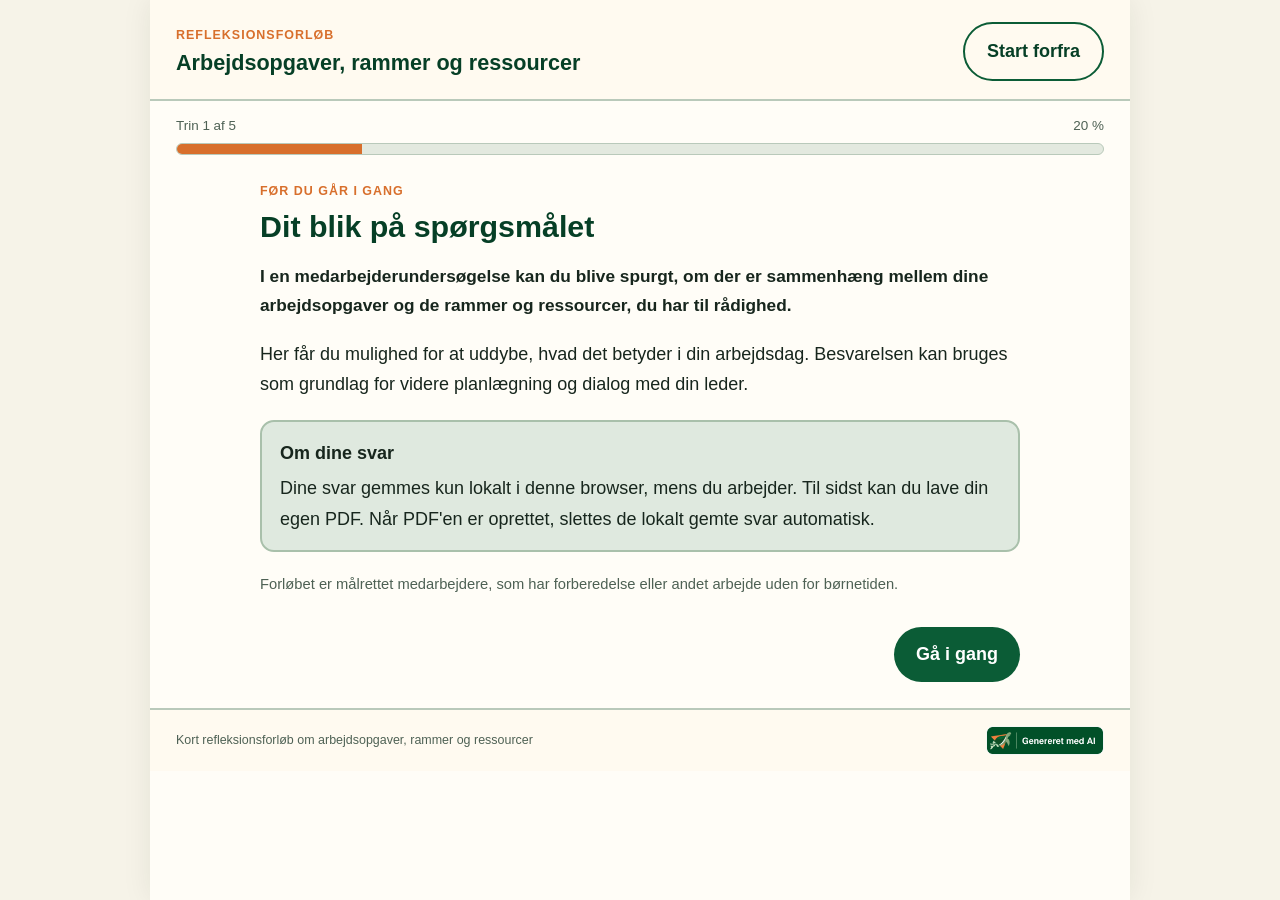
==== commit c5da4bfc: "Add files via upload" ====
--- a/index.html
+++ b/index.html
@@ -4,15 +4,15 @@
   <meta charset="utf-8">
   <meta name="viewport" content="width=device-width, initial-scale=1, viewport-fit=cover">
   <meta name="theme-color" content="#f6f3e8">
-  <title>3i1 – arbejdsopgaver, rammer og ressourcer</title>
-  <meta name="description" content="Et kort refleksionsforløb til uddybning af 3i1-punktet om arbejdsopgaver, rammer og ressourcer.">
+  <title>Arbejdsopgaver, rammer og ressourcer</title>
+  <meta name="description" content="Et kort refleksionsforløb om arbejdsopgaver, rammer og ressourcer.">
   <link rel="stylesheet" href="styles.css">
 </head>
 <body>
   <div class="app-shell">
     <header class="topbar">
       <div>
-        <p class="eyebrow">3i1 · punkt 23</p>
+        <p class="eyebrow">Refleksionsforløb</p>
         <h1>Arbejdsopgaver, rammer og ressourcer</h1>
       </div>
       <button type="button" class="ghost-btn" id="resetTop">Start forfra</button>
@@ -27,9 +27,9 @@
       <form id="microForm" novalidate>
         <section class="step active" data-step="1">
           <p class="kicker">Før du går i gang</p>
-          <h2>Dit blik på punkt 23</h2>
-          <p class="lead">I 3i1 bliver du spurgt, om der er sammenhæng mellem dine arbejdsopgaver og de rammer og ressourcer, du har til rådighed.</p>
-          <p>Her får du mulighed for at uddybe, hvad det betyder i din arbejdsdag. Besvarelsen kan bruges som grundlag for det videre arbejde med 3i1, planlægning og dialog med din leder.</p>
+          <h2>Dit blik på spørgsmålet</h2>
+          <p class="lead">I en medarbejderundersøgelse kan du blive spurgt, om der er sammenhæng mellem dine arbejdsopgaver og de rammer og ressourcer, du har til rådighed.</p>
+          <p>Her får du mulighed for at uddybe, hvad det betyder i din arbejdsdag. Besvarelsen kan bruges som grundlag for videre planlægning og dialog med din leder.</p>
           <div class="info-box">
             <strong>Om dine svar</strong>
             <p>Dine svar gemmes kun lokalt i denne browser, mens du arbejder. Til sidst kan du lave din egen PDF. Når PDF'en er oprettet, slettes de lokalt gemte svar automatisk.</p>
@@ -198,11 +198,11 @@
     </main>
 
     <footer>
-      <div class="footer-text">Kort refleksionsforløb til 3i1 · punkt 23</div>
+      <div class="footer-text">Kort refleksionsforløb om arbejdsopgaver, rammer og ressourcer</div>
       <img src="ai-maerke.png" class="ai-mark" alt="Genereret med AI">
     </footer>
   </div>
 
-  <script src="app.js"></script>
+  <script src="app.js?v=6"></script>
 </body>
 </html>
